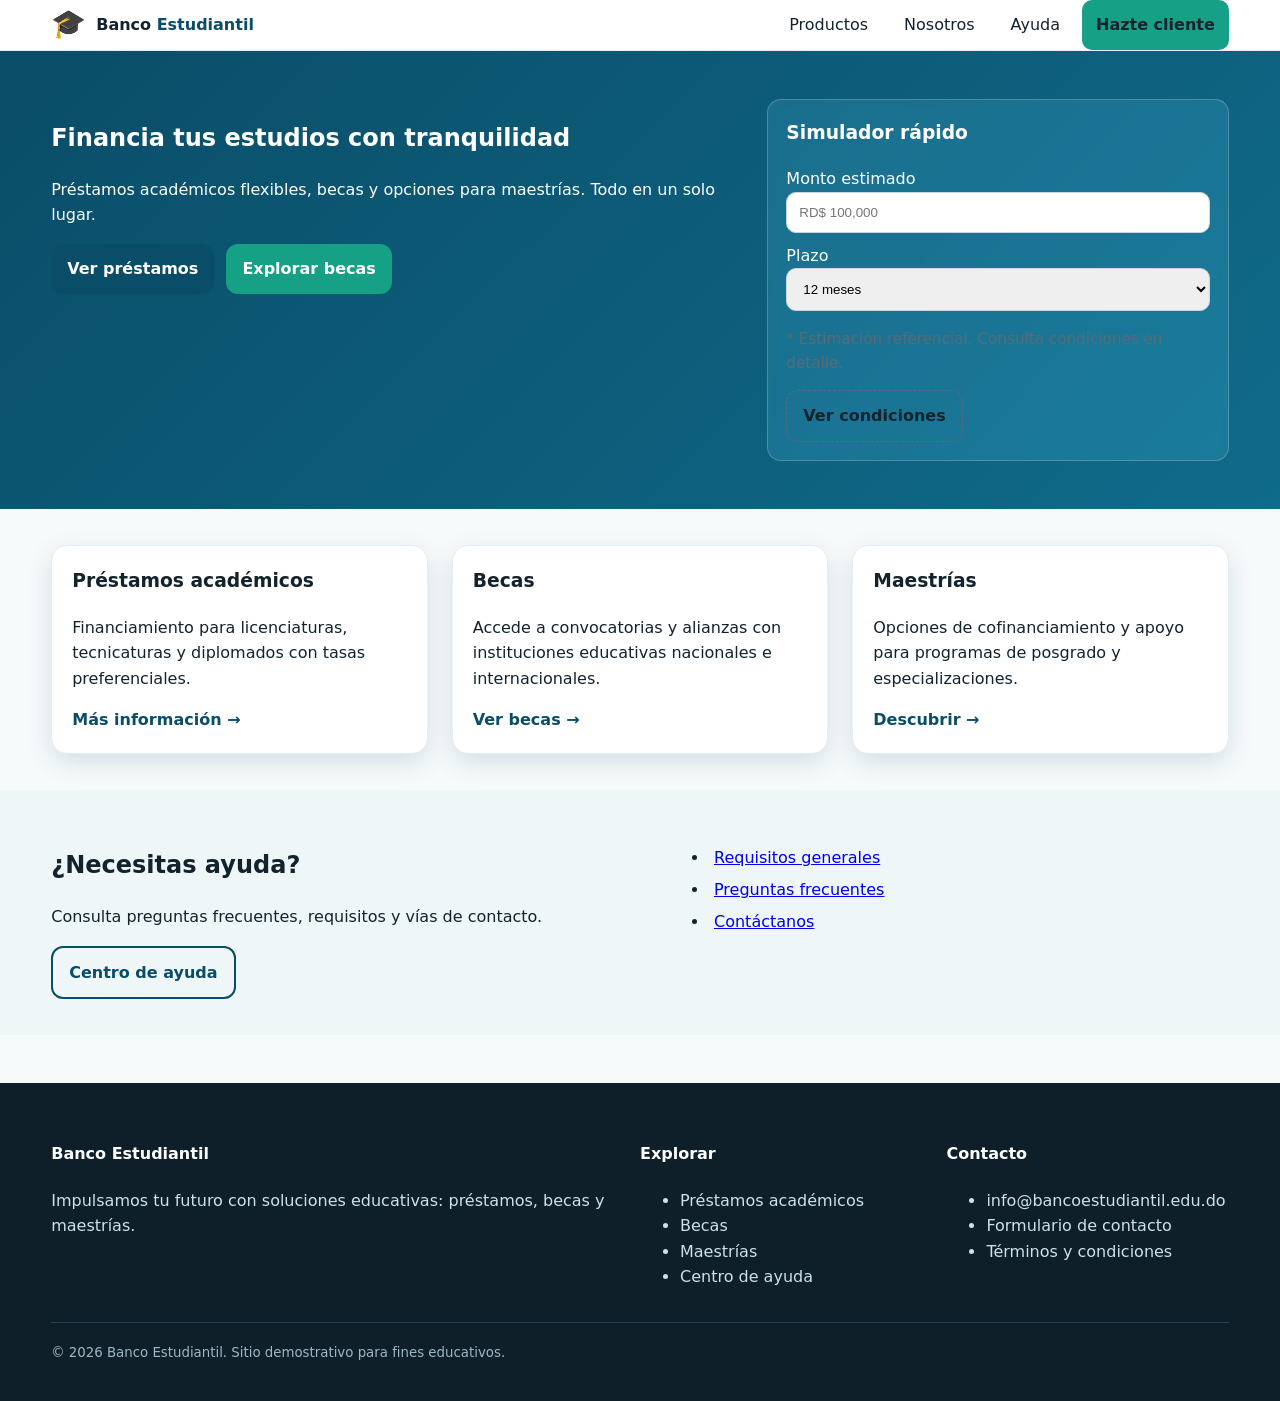
==== index.html @ 0d2a1816 "Add files via upload" ====
<!doctype html>
<html lang="es">
<head>
  <meta charset="utf-8" />
  <meta name="viewport" content="width=device-width, initial-scale=1" />
  <meta name="description" content="Banco Estudiantil: préstamos académicos, becas y maestrías para impulsar tu educación." />
  <title>Banco Estudiantil</title>
  <link rel="stylesheet" href="assets/css/styles.css" />
  <link rel="icon" href="data:image/svg+xml,<svg xmlns='http://www.w3.org/2000/svg' viewBox='0 0 128 128'><rect width='128' height='128' rx='24' fill='%230a4d68'/><text x='64' y='86' font-size='76' text-anchor='middle' fill='white' font-family='Arial, Helvetica, sans-serif'>BE</text></svg>" />
</head>
<body>
  <a class="skip-link" href="#contenido">Saltar al contenido</a>
  <header class="topbar" role="banner" aria-label="Encabezado">
    <div class="container flex between center">
      <a class="logo" href="index.html" aria-label="Ir al inicio">
        <span class="logo-mark" aria-hidden="true">🎓</span>
        <span class="logo-text">Banco <strong>Estudiantil</strong></span>
      </a>

      <input type="checkbox" id="nav-toggle" class="nav-toggle" aria-label="Abrir menú" />
      <label for="nav-toggle" class="hamburger" aria-hidden="true"><span></span><span></span><span></span></label>

      <nav class="main-nav" role="navigation" aria-label="Navegación principal">
        <ul>
          <li class="has-dropdown"><a href="#">Productos</a>
            <ul class="dropdown">
              <li><a href="prestamos.html">Préstamos académicos</a></li>
              <li><a href="becas.html">Becas</a></li>
              <li><a href="maestrias.html">Maestrías</a></li>
            </ul>
          </li>
          <li><a href="nosotros.html">Nosotros</a></li>
          <li><a href="ayuda.html">Ayuda</a></li>
          <li><a href="contacto.html" class="btn btn-cta">Hazte cliente</a></li>
        </ul>
      </nav>
    </div>
  </header>
  <main id="contenido" tabindex="-1">

    <section class="hero" aria-label="Sección destacada">
      <div class="container grid hero-grid">
        <div class="hero-text">
          <h1>Financia tus estudios con tranquilidad</h1>
          <p>Préstamos académicos flexibles, becas y opciones para maestrías. Todo en un solo lugar.</p>
          <div class="actions">
            <a class="btn btn-primary" href="prestamos.html">Ver préstamos</a>
            <a class="btn btn-secondary" href="becas.html">Explorar becas</a>
          </div>
        </div>
        <div class="hero-card" role="region" aria-label="Calculadora simple">
          <h3>Simulador rápido</h3>
          <form class="simulador" onsubmit="return false" aria-describedby="sim-note">
            <label>Monto estimado
              <input type="number" placeholder="RD$ 100,000" aria-label="Monto del préstamo" />
            </label>
            <label>Plazo
              <select aria-label="Plazo del préstamo">
                <option>12 meses</option>
                <option>24 meses</option>
                <option>36 meses</option>
              </select>
            </label>
            <p id="sim-note" class="note">* Estimación referencial. Consulta condiciones en detalle.</p>
            <a href="prestamos.html#detalles" class="btn btn-ghost">Ver condiciones</a>
          </form>
        </div>
      </div>
    </section>

    <section class="features" aria-label="Productos destacados">
      <div class="container grid cards">
        <article class="card">
          <h3>Préstamos académicos</h3>
          <p>Financiamiento para licenciaturas, tecnicaturas y diplomados con tasas preferenciales.</p>
          <a class="link" href="prestamos.html">Más información →</a>
        </article>
        <article class="card">
          <h3>Becas</h3>
          <p>Accede a convocatorias y alianzas con instituciones educativas nacionales e internacionales.</p>
          <a class="link" href="becas.html">Ver becas →</a>
        </article>
        <article class="card">
          <h3>Maestrías</h3>
          <p>Opciones de cofinanciamiento y apoyo para programas de posgrado y especializaciones.</p>
          <a class="link" href="maestrias.html">Descubrir →</a>
        </article>
      </div>
    </section>

    <section class="help" aria-label="Soporte">
      <div class="container grid help-grid">
        <div>
          <h2>¿Necesitas ayuda?</h2>
          <p>Consulta preguntas frecuentes, requisitos y vías de contacto.</p>
          <a class="btn btn-outline" href="ayuda.html">Centro de ayuda</a>
        </div>
        <ul class="help-list">
          <li><a href="ayuda.html#requisitos">Requisitos generales</a></li>
          <li><a href="ayuda.html#preguntas">Preguntas frecuentes</a></li>
          <li><a href="contacto.html">Contáctanos</a></li>
        </ul>
      </div>
    </section>

  
  </main>
  <footer class="site-footer" role="contentinfo">
    <div class="container grid footer-grid">
      <section>
        <h4>Banco Estudiantil</h4>
        <p>Impulsamos tu futuro con soluciones educativas: préstamos, becas y maestrías.</p>
      </section>
      <section>
        <h4>Explorar</h4>
        <ul>
          <li><a href="prestamos.html">Préstamos académicos</a></li>
          <li><a href="becas.html">Becas</a></li>
          <li><a href="maestrias.html">Maestrías</a></li>
          <li><a href="ayuda.html">Centro de ayuda</a></li>
        </ul>
      </section>
      <section>
        <h4>Contacto</h4>
        <ul>
          <li><a href="mailto:info@bancoestudiantil.edu.do">info@bancoestudiantil.edu.do</a></li>
          <li><a href="contacto.html">Formulario de contacto</a></li>
          <li><a href="terminos.html">Términos y condiciones</a></li>
        </ul>
      </section>
    </div>
    <div class="container legal">
      <small>© 2026 Banco Estudiantil. Sitio demostrativo para fines educativos.</small>
    </div>
  </footer>
</body>
</html>
---- assets/css/styles.css ----
:root{
  --color-primary:#0a4d68; /* azul petróleo */
  --color-primary-600:#083c50;
  --color-secondary:#16a085; /* verde azulado */
  --color-accent:#f4b400; /* dorado suave */
  --color-bg:#f7fafb;
  --color-surface:#ffffff;
  --color-text:#12232e;
  --color-muted:#5b6b73;
  --radius:14px;
  --shadow:0 8px 24px rgba(10,77,104,0.15);
}
*{box-sizing:border-box}
html,body{margin:0;padding:0}
body{font-family:system-ui,-apple-system,Segoe UI,Roboto,Ubuntu,Helvetica,Arial,sans-serif;line-height:1.6;color:var(--color-text);background:var(--color-bg)}
img{max-width:100%;height:auto}
.container{width:min(1200px,92%);margin-inline:auto}
.grid{display:grid;gap:24px}
.grid.two{grid-template-columns:repeat(2,minmax(0,1fr))}
.grid.three{grid-template-columns:repeat(3,minmax(0,1fr))}
.flex{display:flex;gap:16px}
.between{justify-content:space-between}
.center{align-items:center}

/* Header */
.topbar{position:sticky;top:0;z-index:50;background:var(--color-surface);border-bottom:1px solid #e6edf0}
.logo{display:inline-flex;gap:10px;align-items:center;text-decoration:none;color:var(--color-text);font-weight:600}
.logo-mark{font-size:28px}
.logo-text strong{color:var(--color-primary)}

.main-nav ul{list-style:none;margin:0;padding:0;display:flex;gap:8px}
.main-nav a{display:block;padding:12px 14px;text-decoration:none;color:var(--color-text);border-radius:10px}
.main-nav a:hover{background:#eff6f8}

.has-dropdown{position:relative}
.has-dropdown .dropdown{display:none;position:absolute;top:100%;left:0;background:var(--color-surface);box-shadow:var(--shadow);padding:8px;border-radius:12px;min-width:240px}
.has-dropdown:hover .dropdown{display:block}
.has-dropdown .dropdown a{padding:10px 12px}

.btn{display:inline-block;border:none;border-radius:12px;padding:12px 16px;font-weight:600;text-decoration:none;cursor:pointer}
.btn-cta{background:var(--color-secondary);color:white}
.btn-primary{background:var(--color-primary);color:white}
.btn-secondary{background:var(--color-secondary);color:white}
.btn-outline{border:2px solid var(--color-primary);color:var(--color-primary);background:transparent}
.btn-ghost{background:transparent;border:1px dashed var(--color-muted);color:var(--color-text)}

/* Mobile nav */
.nav-toggle{display:none}
.hamburger{display:none;cursor:pointer;padding:10px}
.hamburger span{display:block;width:26px;height:3px;background:#173f4a;margin:5px 0;border-radius:2px}

/* Hero */
.hero{background:linear-gradient(135deg,var(--color-primary),#0f6b8a);color:#fff;padding:48px 0}
.hero-grid{grid-template-columns:1.2fr .8fr}
.hero-card{background:rgba(255,255,255,0.1);backdrop-filter:saturate(120%) blur(4px);border:1px solid rgba(255,255,255,.2);padding:18px;border-radius:var(--radius)}
.hero-card h3{margin-top:0}
.actions{display:flex;gap:12px;margin-top:16px}

/* Features */
.features{padding:36px 0}
.cards{grid-template-columns:repeat(3,minmax(0,1fr))}
.card{background:var(--color-surface);border:1px solid #e6edf0;border-radius:16px;padding:20px;box-shadow:var(--shadow)}
.card h3{margin-top:0}
.link{font-weight:600;color:var(--color-primary);text-decoration:none}
.link:hover{text-decoration:underline}

/* Help section */
.help{background:#eef6f8;padding:36px 0}
.help-grid{grid-template-columns:1fr 1fr}
.help-list{list-style:inside;line-height:2}

/* Page hero */
.page-hero{background:linear-gradient(135deg,var(--color-primary-600),var(--color-primary));color:#fff;padding:32px 0;margin-bottom:24px}
.page-hero h1{margin:0}

/* Utilities */
.note{color:var(--color-muted);font-size:.95rem}
.checklist{list-style:none;padding-left:0}
.checklist li{position:relative;padding-left:28px;margin:8px 0}
.checklist li::before{content:'✔';position:absolute;left:0;top:0;color:var(--color-secondary);font-weight:700}

.cta-strip{margin:28px 0;padding:16px;border-radius:14px;background:#fff5d6;border:1px solid #ffe6a7;display:flex;justify-content:space-between;align-items:center}
.rate-cards .card{border-left:6px solid var(--color-accent)}

/* Forms */
label{display:block;margin:10px 0}
input,select,textarea{width:100%;padding:12px;border:1px solid #cbd6dc;border-radius:10px}
button{font:inherit}
.contact-form{max-width:640px}

/* Footer */
.site-footer{background:#0f1f29;color:#cde1ea;margin-top:48px;padding:36px 0}
.site-footer h4{color:#fff}
.site-footer a{color:#cde1ea;text-decoration:none}
.site-footer a:hover{text-decoration:underline}
.footer-grid{grid-template-columns:2fr 1fr 1fr}
.legal{margin-top:16px;border-top:1px solid #254152;padding-top:16px;color:#9fb7c4}

/* Accessibility */
.skip-link{position:absolute;left:-9999px;top:auto;width:1px;height:1px;overflow:hidden}
.skip-link:focus{left:16px;top:16px;width:auto;height:auto;background:#fff;padding:8px;border-radius:8px;z-index:100}

/* Responsive */
@media (max-width: 960px){
  .grid.two{grid-template-columns:1fr}
  .grid.three,.cards{grid-template-columns:1fr 1fr}
  .hero-grid{grid-template-columns:1fr}
  .help-grid{grid-template-columns:1fr}
  .footer-grid{grid-template-columns:1fr}
  .hamburger{display:block}
  .main-nav{position:fixed;inset:64px 0 0 0;background:var(--color-surface);padding:12px 16px;transform:translateY(-120%);transition:transform .25s ease}
  .main-nav ul{flex-direction:column}
  .nav-toggle:checked ~ .main-nav{transform:translateY(0)}
}

@media (max-width: 640px){
  .cards{grid-template-columns:1fr}
}
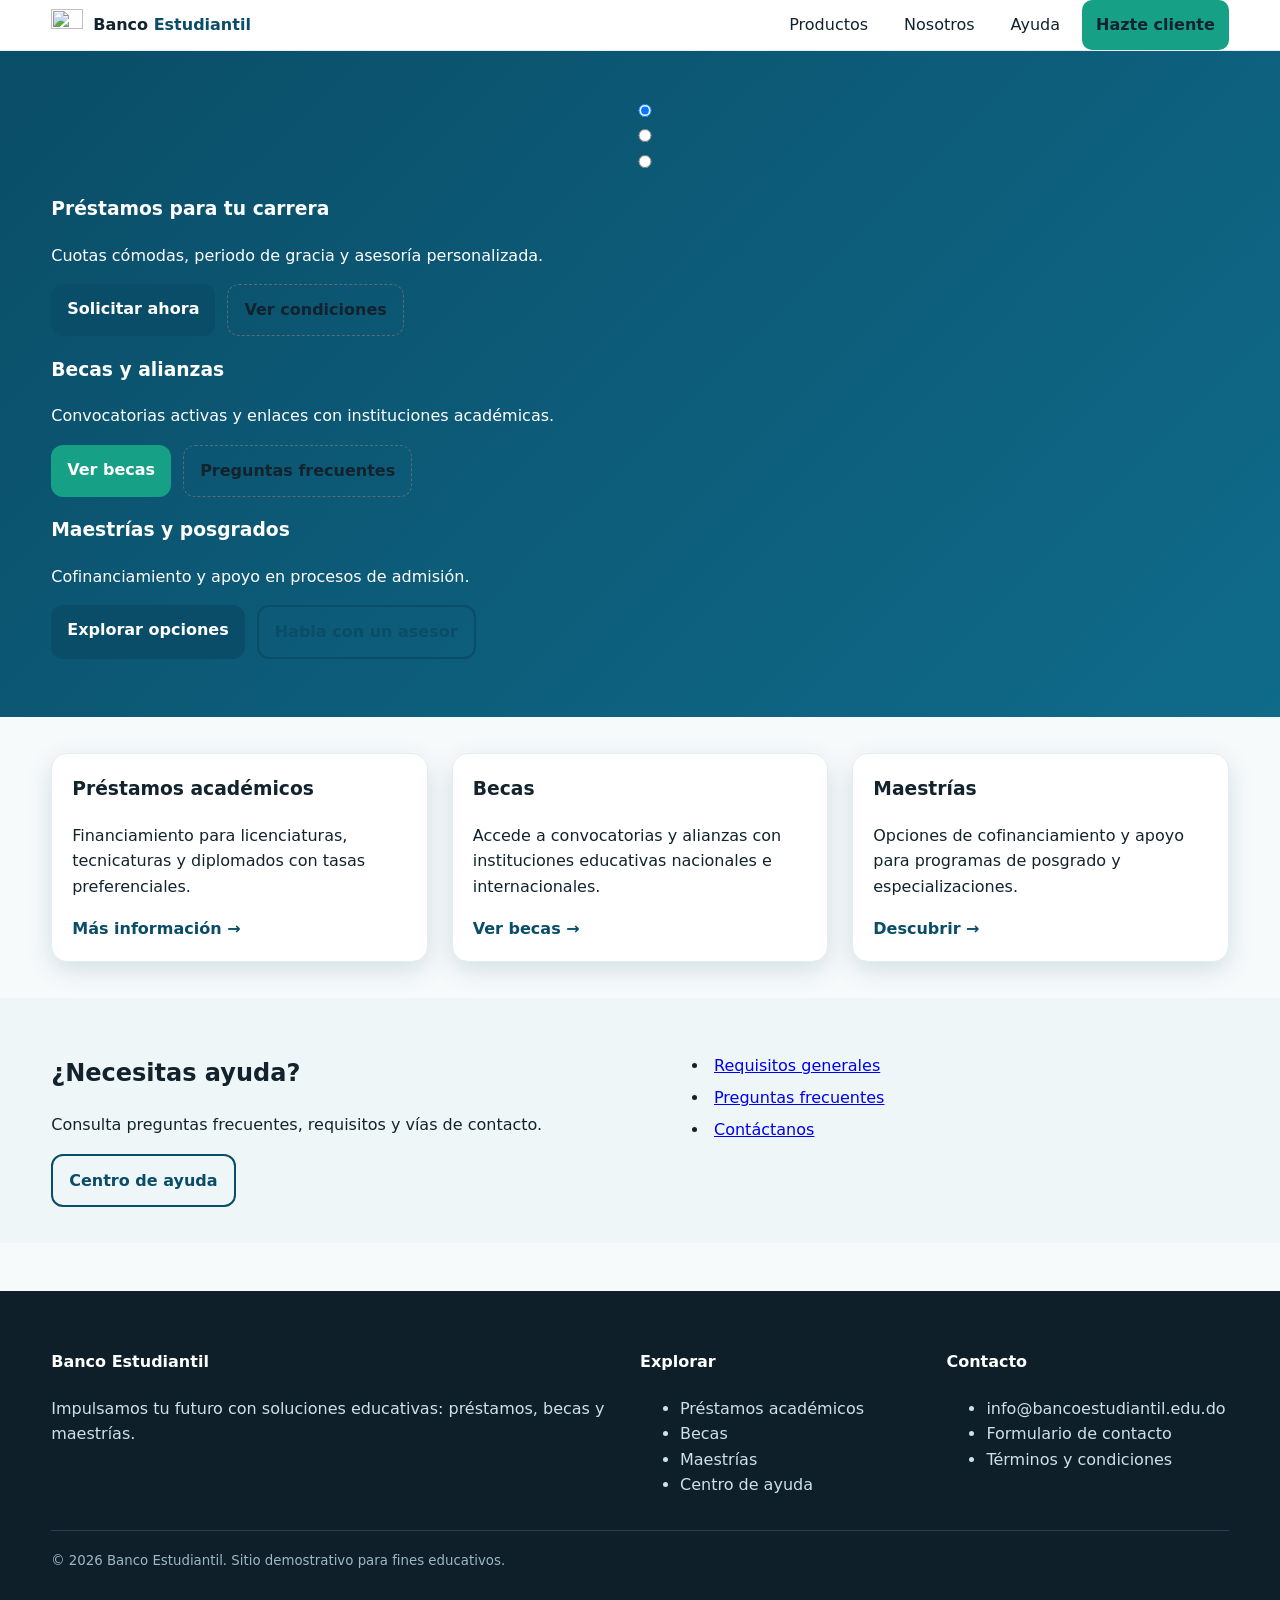
==== commit f2d33cbc: "Add files via upload" ====
--- a/index.html
+++ b/index.html
@@ -13,7 +13,7 @@
   <header class="topbar" role="banner" aria-label="Encabezado">
     <div class="container flex between center">
       <a class="logo" href="index.html" aria-label="Ir al inicio">
-        <span class="logo-mark" aria-hidden="true">🎓</span>
+        <img class="logo-img" src="assets/img/logo-banco-estudiantil.svg" alt="" width="32" height="32" />
         <span class="logo-text">Banco <strong>Estudiantil</strong></span>
       </a>
 
@@ -37,37 +37,57 @@
     </div>
   </header>
   <main id="contenido" tabindex="-1">
+    <section class="hero" aria-label="Sección destacada">
+      <div class="container">
+        <div class="carousel" role="region" aria-label="Promociones" aria-live="polite">
+          <!-- Controles (radios) -->
+          <input type="radio" name="carousel" id="slide-1" checked>
+          <input type="radio" name="carousel" id="slide-2">
+          <input type="radio" name="carousel" id="slide-3">
 
-    <section class="hero" aria-label="Sección destacada">
-      <div class="container grid hero-grid">
-        <div class="hero-text">
-          <h1>Financia tus estudios con tranquilidad</h1>
-          <p>Préstamos académicos flexibles, becas y opciones para maestrías. Todo en un solo lugar.</p>
-          <div class="actions">
-            <a class="btn btn-primary" href="prestamos.html">Ver préstamos</a>
-            <a class="btn btn-secondary" href="becas.html">Explorar becas</a>
+          <!-- Slides -->
+          <div class="slides">
+            <article class="slide slide-1">
+              <div class="slide-content">
+                <h1>Préstamos para tu carrera</h1>
+                <p>Cuotas cómodas, periodo de gracia y asesoría personalizada.</p>
+                <div class="actions">
+                  <a class="btn btn-primary" href="prestamos.html">Solicitar ahora</a>
+                  <a class="btn btn-ghost" href="prestamos.html#detalles">Ver condiciones</a>
+                </div>
+              </div>
+            </article>
+            <article class="slide slide-2">
+              <div class="slide-content">
+                <h1>Becas y alianzas</h1>
+                <p>Convocatorias activas y enlaces con instituciones académicas.</p>
+                <div class="actions">
+                  <a class="btn btn-secondary" href="becas.html">Ver becas</a>
+                  <a class="btn btn-ghost" href="ayuda.html#preguntas">Preguntas frecuentes</a>
+                </div>
+              </div>
+            </article>
+            <article class="slide slide-3">
+              <div class="slide-content">
+                <h1>Maestrías y posgrados</h1>
+                <p>Cofinanciamiento y apoyo en procesos de admisión.</p>
+                <div class="actions">
+                  <a class="btn btn-primary" href="maestrias.html">Explorar opciones</a>
+                  <a class="btn btn-outline" href="contacto.html">Habla con un asesor</a>
+                </div>
+              </div>
+            </article>
           </div>
-        </div>
-        <div class="hero-card" role="region" aria-label="Calculadora simple">
-          <h3>Simulador rápido</h3>
-          <form class="simulador" onsubmit="return false" aria-describedby="sim-note">
-            <label>Monto estimado
-              <input type="number" placeholder="RD$ 100,000" aria-label="Monto del préstamo" />
-            </label>
-            <label>Plazo
-              <select aria-label="Plazo del préstamo">
-                <option>12 meses</option>
-                <option>24 meses</option>
-                <option>36 meses</option>
-              </select>
-            </label>
-            <p id="sim-note" class="note">* Estimación referencial. Consulta condiciones en detalle.</p>
-            <a href="prestamos.html#detalles" class="btn btn-ghost">Ver condiciones</a>
-          </form>
+
+          <!-- Dots de navegación -->
+          <div class="dots" aria-label="Navegación de carrusel">
+            <label for="slide-1" aria-label="Ir a la promoción 1"></label>
+            <label for="slide-2" aria-label="Ir a la promoción 2"></label>
+            <label for="slide-3" aria-label="Ir a la promoción 3"></label>
+          </div>
         </div>
       </div>
     </section>
-
     <section class="features" aria-label="Productos destacados">
       <div class="container grid cards">
         <article class="card">
@@ -87,7 +107,6 @@
         </article>
       </div>
     </section>
-
     <section class="help" aria-label="Soporte">
       <div class="container grid help-grid">
         <div>
@@ -102,8 +121,6 @@
         </ul>
       </div>
     </section>
-
-  
   </main>
   <footer class="site-footer" role="contentinfo">
     <div class="container grid footer-grid">
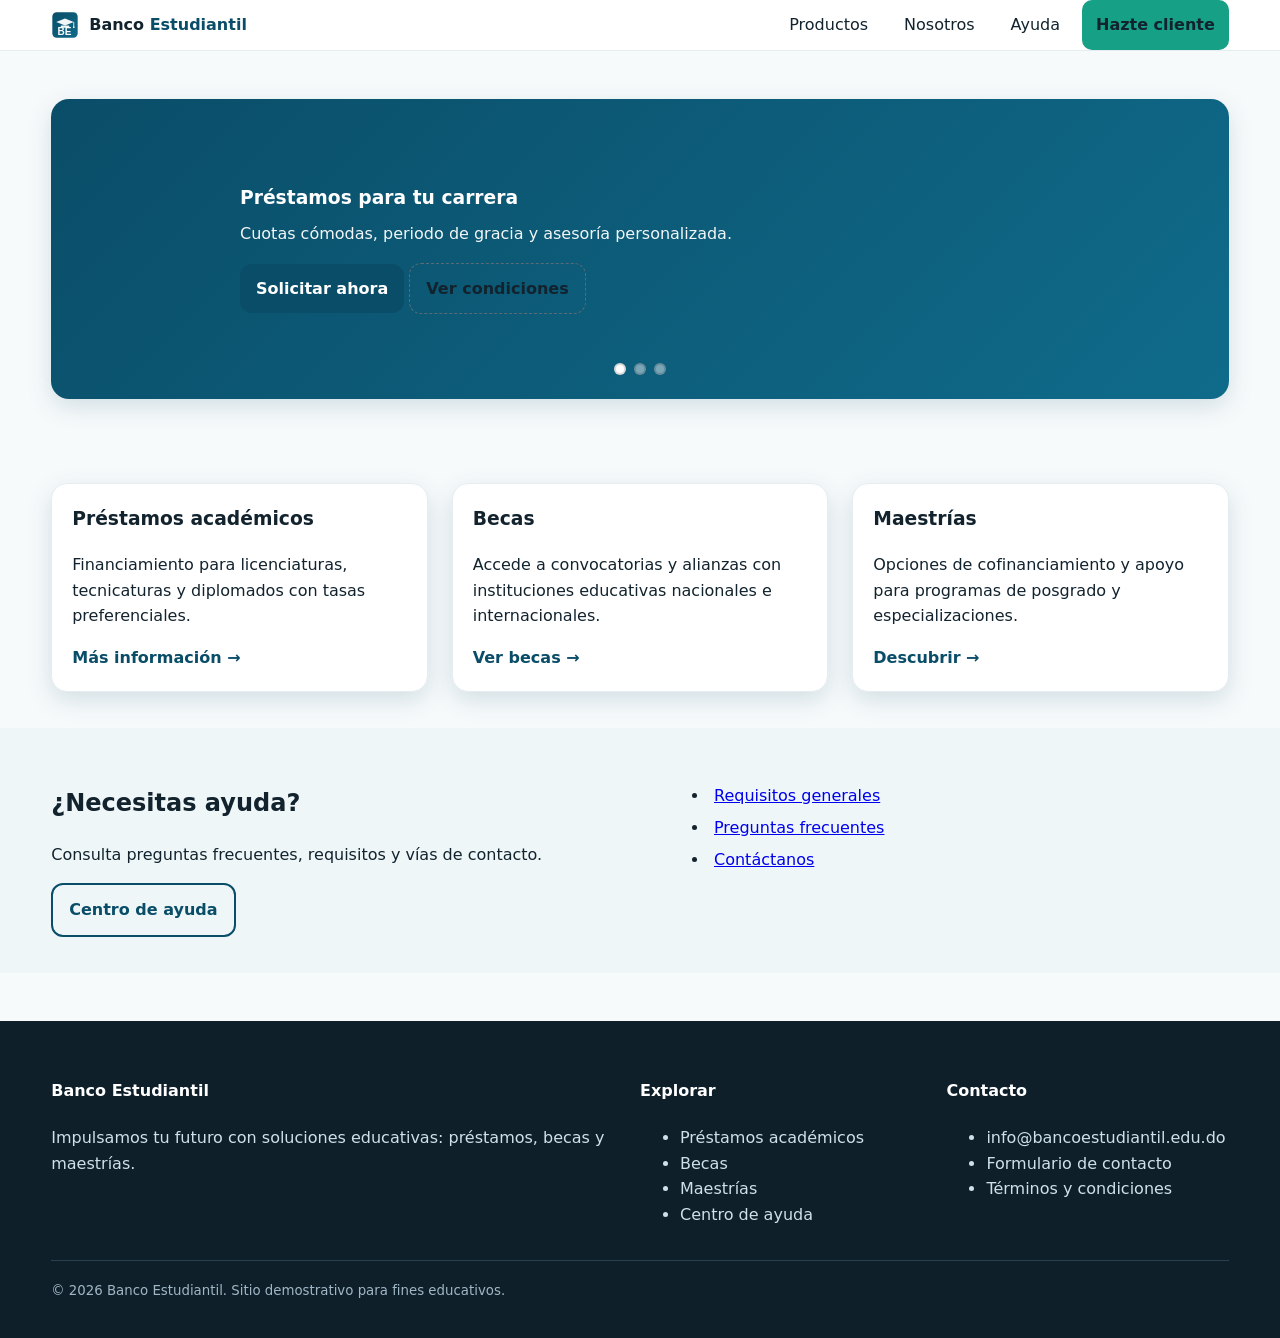
==== commit 6d25d979: "Add files via upload" ====
--- a/index.html
+++ b/index.html
@@ -37,6 +37,7 @@
     </div>
   </header>
   <main id="contenido" tabindex="-1">
+    <!-- HERO con carrusel sin JS -->
     <section class="hero" aria-label="Sección destacada">
       <div class="container">
         <div class="carousel" role="region" aria-label="Promociones" aria-live="polite">
@@ -88,6 +89,8 @@
         </div>
       </div>
     </section>
+
+    <!-- Productos destacados -->
     <section class="features" aria-label="Productos destacados">
       <div class="container grid cards">
         <article class="card">
@@ -107,6 +110,8 @@
         </article>
       </div>
     </section>
+
+    <!-- Centro de ayuda -->
     <section class="help" aria-label="Soporte">
       <div class="container grid help-grid">
         <div>
@@ -121,6 +126,7 @@
         </ul>
       </div>
     </section>
+
   </main>
   <footer class="site-footer" role="contentinfo">
     <div class="container grid footer-grid">
--- a/assets/css/styles.css
+++ b/assets/css/styles.css
@@ -25,8 +25,8 @@
 /* Header */
 .topbar{position:sticky;top:0;z-index:50;background:var(--color-surface);border-bottom:1px solid #e6edf0}
 .logo{display:inline-flex;gap:10px;align-items:center;text-decoration:none;color:var(--color-text);font-weight:600}
-.logo-mark{font-size:28px}
 .logo-text strong{color:var(--color-primary)}
+.logo-img{display:block;width:28px;height:28px}
 
 .main-nav ul{list-style:none;margin:0;padding:0;display:flex;gap:8px}
 .main-nav a{display:block;padding:12px 14px;text-decoration:none;color:var(--color-text);border-radius:10px}
@@ -49,12 +49,8 @@
 .hamburger{display:none;cursor:pointer;padding:10px}
 .hamburger span{display:block;width:26px;height:3px;background:#173f4a;margin:5px 0;border-radius:2px}
 
-/* Hero */
-.hero{background:linear-gradient(135deg,var(--color-primary),#0f6b8a);color:#fff;padding:48px 0}
-.hero-grid{grid-template-columns:1.2fr .8fr}
-.hero-card{background:rgba(255,255,255,0.1);backdrop-filter:saturate(120%) blur(4px);border:1px solid rgba(255,255,255,.2);padding:18px;border-radius:var(--radius)}
-.hero-card h3{margin-top:0}
-.actions{display:flex;gap:12px;margin-top:16px}
+/* Hero wrapper (espaciado) */
+.hero{padding:48px 0}
 
 /* Features */
 .features{padding:36px 0}
@@ -69,7 +65,7 @@
 .help-grid{grid-template-columns:1fr 1fr}
 .help-list{list-style:inside;line-height:2}
 
-/* Page hero */
+/* Page hero (páginas internas) */
 .page-hero{background:linear-gradient(135deg,var(--color-primary-600),var(--color-primary));color:#fff;padding:32px 0;margin-bottom:24px}
 .page-hero h1{margin:0}
 
@@ -100,11 +96,40 @@
 .skip-link{position:absolute;left:-9999px;top:auto;width:1px;height:1px;overflow:hidden}
 .skip-link:focus{left:16px;top:16px;width:auto;height:auto;background:#fff;padding:8px;border-radius:8px;z-index:100}
 
+/* ===================== */
+/*   CARRUSEL (CSS PURO) */
+/* ===================== */
+.carousel{position:relative;overflow:hidden;border-radius:18px;box-shadow:var(--shadow);background:transparent}
+.carousel input{position:absolute;left:-9999px}
+.slides{display:flex;transition:transform .5s ease;min-height:300px}
+.slide{flex:0 0 100%;display:grid;place-items:center;padding:48px 24px;color:#fff}
+.slide .slide-content{width:min(800px,92%)}
+.slide h1{margin:0 0 8px 0}
+.slide p{margin:0 0 16px 0;opacity:.95}
+
+/* Fondos de cada slide (gradientes) */
+.slide-1{background:linear-gradient(135deg,var(--color-primary),#0f6b8a)}
+.slide-2{background:linear-gradient(135deg,var(--color-secondary),#169f75)}
+.slide-3{background:linear-gradient(135deg,#173f4a,#0a4d68)}
+
+/* Dots */
+.dots{position:absolute;left:0;right:0;bottom:14px;display:flex;gap:8px;justify-content:center;align-items:center}
+.dots label{width:12px;height:12px;border-radius:999px;background:rgba(255,255,255,.45);cursor:pointer;border:2px solid rgba(0,0,0,.15)}
+
+/* Estados del carrusel (traducción por slide) */
+#slide-1:checked ~ .slides{transform:translateX(0%)}
+#slide-2:checked ~ .slides{transform:translateX(-100%)}
+#slide-3:checked ~ .slides{transform:translateX(-200%)}
+
+/* Dots activos */
+#slide-1:checked ~ .dots label:nth-child(1){background:#fff}
+#slide-2:checked ~ .dots label:nth-child(2){background:#fff}
+#slide-3:checked ~ .dots label:nth-child(3){background:#fff}
+
 /* Responsive */
 @media (max-width: 960px){
   .grid.two{grid-template-columns:1fr}
   .grid.three,.cards{grid-template-columns:1fr 1fr}
-  .hero-grid{grid-template-columns:1fr}
   .help-grid{grid-template-columns:1fr}
   .footer-grid{grid-template-columns:1fr}
   .hamburger{display:block}
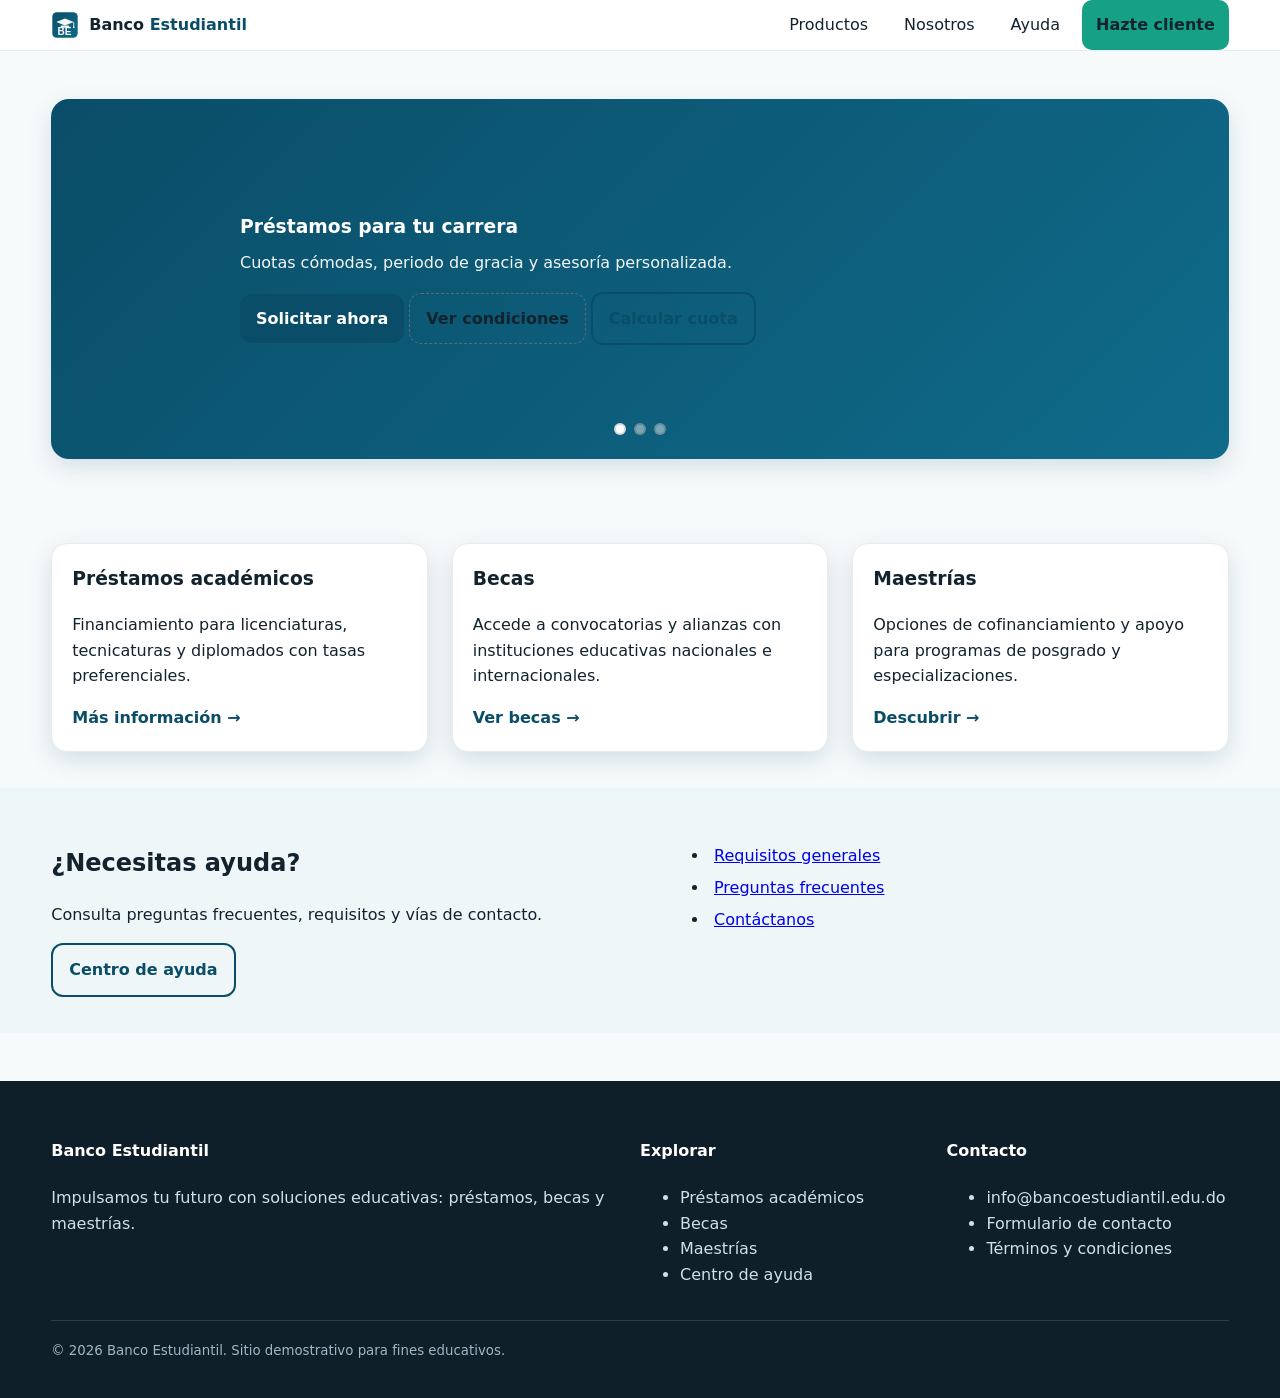
==== commit 5751a7a5: "Add files via upload" ====
--- a/index.html
+++ b/index.html
@@ -16,10 +16,8 @@
         <img class="logo-img" src="assets/img/logo-banco-estudiantil.svg" alt="" width="32" height="32" />
         <span class="logo-text">Banco <strong>Estudiantil</strong></span>
       </a>
-
       <input type="checkbox" id="nav-toggle" class="nav-toggle" aria-label="Abrir menú" />
       <label for="nav-toggle" class="hamburger" aria-hidden="true"><span></span><span></span><span></span></label>
-
       <nav class="main-nav" role="navigation" aria-label="Navegación principal">
         <ul>
           <li class="has-dropdown"><a href="#">Productos</a>
@@ -27,6 +25,7 @@
               <li><a href="prestamos.html">Préstamos académicos</a></li>
               <li><a href="becas.html">Becas</a></li>
               <li><a href="maestrias.html">Maestrías</a></li>
+              <li><a href="calculadora.html">Calculadora</a></li>
             </ul>
           </li>
           <li><a href="nosotros.html">Nosotros</a></li>
@@ -37,16 +36,14 @@
     </div>
   </header>
   <main id="contenido" tabindex="-1">
-    <!-- HERO con carrusel sin JS -->
+
     <section class="hero" aria-label="Sección destacada">
       <div class="container">
         <div class="carousel" role="region" aria-label="Promociones" aria-live="polite">
-          <!-- Controles (radios) -->
           <input type="radio" name="carousel" id="slide-1" checked>
           <input type="radio" name="carousel" id="slide-2">
           <input type="radio" name="carousel" id="slide-3">
 
-          <!-- Slides -->
           <div class="slides">
             <article class="slide slide-1">
               <div class="slide-content">
@@ -55,6 +52,7 @@
                 <div class="actions">
                   <a class="btn btn-primary" href="prestamos.html">Solicitar ahora</a>
                   <a class="btn btn-ghost" href="prestamos.html#detalles">Ver condiciones</a>
+                  <a class="btn btn-outline" href="calculadora.html">Calcular cuota</a>
                 </div>
               </div>
             </article>
@@ -80,7 +78,6 @@
             </article>
           </div>
 
-          <!-- Dots de navegación -->
           <div class="dots" aria-label="Navegación de carrusel">
             <label for="slide-1" aria-label="Ir a la promoción 1"></label>
             <label for="slide-2" aria-label="Ir a la promoción 2"></label>
@@ -90,7 +87,6 @@
       </div>
     </section>
 
-    <!-- Productos destacados -->
     <section class="features" aria-label="Productos destacados">
       <div class="container grid cards">
         <article class="card">
@@ -111,7 +107,6 @@
       </div>
     </section>
 
-    <!-- Centro de ayuda -->
     <section class="help" aria-label="Soporte">
       <div class="container grid help-grid">
         <div>
--- a/assets/css/styles.css
+++ b/assets/css/styles.css
@@ -1,8 +1,8 @@
 :root{
-  --color-primary:#0a4d68; /* azul petróleo */
+  --color-primary:#0a4d68;
   --color-primary-600:#083c50;
-  --color-secondary:#16a085; /* verde azulado */
-  --color-accent:#f4b400; /* dorado suave */
+  --color-secondary:#16a085;
+  --color-accent:#f4b400;
   --color-bg:#f7fafb;
   --color-surface:#ffffff;
   --color-text:#12232e;
@@ -49,7 +49,7 @@
 .hamburger{display:none;cursor:pointer;padding:10px}
 .hamburger span{display:block;width:26px;height:3px;background:#173f4a;margin:5px 0;border-radius:2px}
 
-/* Hero wrapper (espaciado) */
+/* Hero */
 .hero{padding:48px 0}
 
 /* Features */
@@ -65,7 +65,7 @@
 .help-grid{grid-template-columns:1fr 1fr}
 .help-list{list-style:inside;line-height:2}
 
-/* Page hero (páginas internas) */
+/* Page hero */
 .page-hero{background:linear-gradient(135deg,var(--color-primary-600),var(--color-primary));color:#fff;padding:32px 0;margin-bottom:24px}
 .page-hero h1{margin:0}
 
@@ -75,7 +75,7 @@
 .checklist li{position:relative;padding-left:28px;margin:8px 0}
 .checklist li::before{content:'✔';position:absolute;left:0;top:0;color:var(--color-secondary);font-weight:700}
 
-.cta-strip{margin:28px 0;padding:16px;border-radius:14px;background:#fff5d6;border:1px solid #ffe6a7;display:flex;justify-content:space-between;align-items:center}
+.cta-strip{margin:28px 0;padding:16px;border-radius:14px;background:#fff5d6;border:1px solid #ffe6a7;display:flex;gap:12px;justify-content:flex-start;align-items:center;flex-wrap:wrap}
 .rate-cards .card{border-left:6px solid var(--color-accent)}
 
 /* Forms */
@@ -95,36 +95,6 @@
 /* Accessibility */
 .skip-link{position:absolute;left:-9999px;top:auto;width:1px;height:1px;overflow:hidden}
 .skip-link:focus{left:16px;top:16px;width:auto;height:auto;background:#fff;padding:8px;border-radius:8px;z-index:100}
-
-/* ===================== */
-/*   CARRUSEL (CSS PURO) */
-/* ===================== */
-.carousel{position:relative;overflow:hidden;border-radius:18px;box-shadow:var(--shadow);background:transparent}
-.carousel input{position:absolute;left:-9999px}
-.slides{display:flex;transition:transform .5s ease;min-height:300px}
-.slide{flex:0 0 100%;display:grid;place-items:center;padding:48px 24px;color:#fff}
-.slide .slide-content{width:min(800px,92%)}
-.slide h1{margin:0 0 8px 0}
-.slide p{margin:0 0 16px 0;opacity:.95}
-
-/* Fondos de cada slide (gradientes) */
-.slide-1{background:linear-gradient(135deg,var(--color-primary),#0f6b8a)}
-.slide-2{background:linear-gradient(135deg,var(--color-secondary),#169f75)}
-.slide-3{background:linear-gradient(135deg,#173f4a,#0a4d68)}
-
-/* Dots */
-.dots{position:absolute;left:0;right:0;bottom:14px;display:flex;gap:8px;justify-content:center;align-items:center}
-.dots label{width:12px;height:12px;border-radius:999px;background:rgba(255,255,255,.45);cursor:pointer;border:2px solid rgba(0,0,0,.15)}
-
-/* Estados del carrusel (traducción por slide) */
-#slide-1:checked ~ .slides{transform:translateX(0%)}
-#slide-2:checked ~ .slides{transform:translateX(-100%)}
-#slide-3:checked ~ .slides{transform:translateX(-200%)}
-
-/* Dots activos */
-#slide-1:checked ~ .dots label:nth-child(1){background:#fff}
-#slide-2:checked ~ .dots label:nth-child(2){background:#fff}
-#slide-3:checked ~ .dots label:nth-child(3){background:#fff}
 
 /* Responsive */
 @media (max-width: 960px){
@@ -137,7 +107,122 @@
   .main-nav ul{flex-direction:column}
   .nav-toggle:checked ~ .main-nav{transform:translateY(0)}
 }
-
 @media (max-width: 640px){
   .cards{grid-template-columns:1fr}
 }
+
+/* ===================== */
+/*   CAROUSEL (CSS)      */
+/* ===================== */
+.carousel{position:relative;overflow:hidden;border-radius:18px;box-shadow:var(--shadow);background:transparent}
+.carousel input{position:absolute;left:-9999px}
+.slides{display:flex;transition:transform .5s ease;min-height:300px}
+.slide{flex:0 0 100%;display:grid;place-items:center;padding:48px 24px;color:#fff}
+.slide .slide-content{width:min(800px,92%)}
+.slide h1{margin:0 0 8px 0}
+.slide p{margin:0 0 16px 0;opacity:.95}
+.slide-1{background:linear-gradient(135deg,var(--color-primary),#0f6b8a)}
+.slide-2{background:linear-gradient(135deg,var(--color-secondary),#169f75)}
+.slide-3{background:linear-gradient(135deg,#173f4a,#0a4d68)}
+.dots{position:absolute;left:0;right:0;bottom:14px;display:flex;gap:8px;justify-content:center;align-items:center}
+.dots label{width:12px;height:12px;border-radius:999px;background:rgba(255,255,255,.45);cursor:pointer;border:2px solid rgba(0,0,0,.15)}
+#slide-1:checked ~ .slides{transform:translateX(0%)}
+#slide-2:checked ~ .slides{transform:translateX(-100%)}
+#slide-3:checked ~ .slides{transform:translateX(-200%)}
+#slide-1:checked ~ .dots label:nth-child(1){background:#fff}
+#slide-2:checked ~ .dots label:nth-child(2){background:#fff}
+#slide-3:checked ~ .dots label:nth-child(3){background:#fff}
+@media (min-width: 960px){.slides{min-height:360px}}
+
+/* ===================== */
+/*   CALCULADORA        */
+/* ===================== */
+.calc{padding:24px 0}
+.calc h3.group-title{margin:14px 0 6px 0;font-size:1rem;color:var(--color-primary-600)}
+.calc input[type=radio]{position:absolute;left:-9999px}
+.calc label.choice{display:inline-flex;align-items:center;gap:8px;border:1px solid #cbd6dc;border-radius:999px;padding:8px 12px;cursor:pointer;background:#fff;color:var(--color-text);font-weight:600;margin:6px 8px 6px 0}
+.calc input[type=radio]:checked + label.choice{border-color:var(--color-primary);box-shadow:0 0 0 3px rgba(10,77,104,.12)}
+.calc-results{margin-top:12px}
+.calc-results .resultado{display:none;background:var(--color-surface);border:1px solid #e6edf0;border-radius:16px;padding:18px;box-shadow:var(--shadow)}
+.calc-results .grid{display:grid;grid-template-columns:repeat(3,minmax(0,1fr));gap:12px}
+.calc-results .stat{background:#f7fafb;border:1px solid #e6edf0;border-radius:12px;padding:12px}
+.calc-results .stat .lbl{color:var(--color-muted);font-size:.9rem}
+.calc-results .stat .val{font-weight:700;font-size:1.15rem}
+@media (max-width: 720px){.calc-results .grid{grid-template-columns:1fr}}
+
+/* Visibilidad de combinaciones (CSS puro) */
+#m-50000:checked ~ #p-12:checked ~ #t-0_95:checked ~ .calc-results .res-m-50000-p-12-t-0_95{display:block}
+#m-50000:checked ~ #p-12:checked ~ #t-1_0:checked ~ .calc-results .res-m-50000-p-12-t-1_0{display:block}
+#m-50000:checked ~ #p-12:checked ~ #t-1_0999999999999999:checked ~ .calc-results .res-m-50000-p-12-t-1_0999999999999999{display:block}
+#m-50000:checked ~ #p-24:checked ~ #t-0_95:checked ~ .calc-results .res-m-50000-p-24-t-0_95{display:block}
+#m-50000:checked ~ #p-24:checked ~ #t-1_0:checked ~ .calc-results .res-m-50000-p-24-t-1_0{display:block}
+#m-50000:checked ~ #p-24:checked ~ #t-1_0999999999999999:checked ~ .calc-results .res-m-50000-p-24-t-1_0999999999999999{display:block}
+#m-50000:checked ~ #p-36:checked ~ #t-0_95:checked ~ .calc-results .res-m-50000-p-36-t-0_95{display:block}
+#m-50000:checked ~ #p-36:checked ~ #t-1_0:checked ~ .calc-results .res-m-50000-p-36-t-1_0{display:block}
+#m-50000:checked ~ #p-36:checked ~ #t-1_0999999999999999:checked ~ .calc-results .res-m-50000-p-36-t-1_0999999999999999{display:block}
+#m-50000:checked ~ #p-48:checked ~ #t-0_95:checked ~ .calc-results .res-m-50000-p-48-t-0_95{display:block}
+#m-50000:checked ~ #p-48:checked ~ #t-1_0:checked ~ .calc-results .res-m-50000-p-48-t-1_0{display:block}
+#m-50000:checked ~ #p-48:checked ~ #t-1_0999999999999999:checked ~ .calc-results .res-m-50000-p-48-t-1_0999999999999999{display:block}
+#m-50000:checked ~ #p-60:checked ~ #t-0_95:checked ~ .calc-results .res-m-50000-p-60-t-0_95{display:block}
+#m-50000:checked ~ #p-60:checked ~ #t-1_0:checked ~ .calc-results .res-m-50000-p-60-t-1_0{display:block}
+#m-50000:checked ~ #p-60:checked ~ #t-1_0999999999999999:checked ~ .calc-results .res-m-50000-p-60-t-1_0999999999999999{display:block}
+#m-100000:checked ~ #p-12:checked ~ #t-0_95:checked ~ .calc-results .res-m-100000-p-12-t-0_95{display:block}
+#m-100000:checked ~ #p-12:checked ~ #t-1_0:checked ~ .calc-results .res-m-100000-p-12-t-1_0{display:block}
+#m-100000:checked ~ #p-12:checked ~ #t-1_0999999999999999:checked ~ .calc-results .res-m-100000-p-12-t-1_0999999999999999{display:block}
+#m-100000:checked ~ #p-24:checked ~ #t-0_95:checked ~ .calc-results .res-m-100000-p-24-t-0_95{display:block}
+#m-100000:checked ~ #p-24:checked ~ #t-1_0:checked ~ .calc-results .res-m-100000-p-24-t-1_0{display:block}
+#m-100000:checked ~ #p-24:checked ~ #t-1_0999999999999999:checked ~ .calc-results .res-m-100000-p-24-t-1_0999999999999999{display:block}
+#m-100000:checked ~ #p-36:checked ~ #t-0_95:checked ~ .calc-results .res-m-100000-p-36-t-0_95{display:block}
+#m-100000:checked ~ #p-36:checked ~ #t-1_0:checked ~ .calc-results .res-m-100000-p-36-t-1_0{display:block}
+#m-100000:checked ~ #p-36:checked ~ #t-1_0999999999999999:checked ~ .calc-results .res-m-100000-p-36-t-1_0999999999999999{display:block}
+#m-100000:checked ~ #p-48:checked ~ #t-0_95:checked ~ .calc-results .res-m-100000-p-48-t-0_95{display:block}
+#m-100000:checked ~ #p-48:checked ~ #t-1_0:checked ~ .calc-results .res-m-100000-p-48-t-1_0{display:block}
+#m-100000:checked ~ #p-48:checked ~ #t-1_0999999999999999:checked ~ .calc-results .res-m-100000-p-48-t-1_0999999999999999{display:block}
+#m-100000:checked ~ #p-60:checked ~ #t-0_95:checked ~ .calc-results .res-m-100000-p-60-t-0_95{display:block}
+#m-100000:checked ~ #p-60:checked ~ #t-1_0:checked ~ .calc-results .res-m-100000-p-60-t-1_0{display:block}
+#m-100000:checked ~ #p-60:checked ~ #t-1_0999999999999999:checked ~ .calc-results .res-m-100000-p-60-t-1_0999999999999999{display:block}
+#m-150000:checked ~ #p-12:checked ~ #t-0_95:checked ~ .calc-results .res-m-150000-p-12-t-0_95{display:block}
+#m-150000:checked ~ #p-12:checked ~ #t-1_0:checked ~ .calc-results .res-m-150000-p-12-t-1_0{display:block}
+#m-150000:checked ~ #p-12:checked ~ #t-1_0999999999999999:checked ~ .calc-results .res-m-150000-p-12-t-1_0999999999999999{display:block}
+#m-150000:checked ~ #p-24:checked ~ #t-0_95:checked ~ .calc-results .res-m-150000-p-24-t-0_95{display:block}
+#m-150000:checked ~ #p-24:checked ~ #t-1_0:checked ~ .calc-results .res-m-150000-p-24-t-1_0{display:block}
+#m-150000:checked ~ #p-24:checked ~ #t-1_0999999999999999:checked ~ .calc-results .res-m-150000-p-24-t-1_0999999999999999{display:block}
+#m-150000:checked ~ #p-36:checked ~ #t-0_95:checked ~ .calc-results .res-m-150000-p-36-t-0_95{display:block}
+#m-150000:checked ~ #p-36:checked ~ #t-1_0:checked ~ .calc-results .res-m-150000-p-36-t-1_0{display:block}
+#m-150000:checked ~ #p-36:checked ~ #t-1_0999999999999999:checked ~ .calc-results .res-m-150000-p-36-t-1_0999999999999999{display:block}
+#m-150000:checked ~ #p-48:checked ~ #t-0_95:checked ~ .calc-results .res-m-150000-p-48-t-0_95{display:block}
+#m-150000:checked ~ #p-48:checked ~ #t-1_0:checked ~ .calc-results .res-m-150000-p-48-t-1_0{display:block}
+#m-150000:checked ~ #p-48:checked ~ #t-1_0999999999999999:checked ~ .calc-results .res-m-150000-p-48-t-1_0999999999999999{display:block}
+#m-150000:checked ~ #p-60:checked ~ #t-0_95:checked ~ .calc-results .res-m-150000-p-60-t-0_95{display:block}
+#m-150000:checked ~ #p-60:checked ~ #t-1_0:checked ~ .calc-results .res-m-150000-p-60-t-1_0{display:block}
+#m-150000:checked ~ #p-60:checked ~ #t-1_0999999999999999:checked ~ .calc-results .res-m-150000-p-60-t-1_0999999999999999{display:block}
+#m-200000:checked ~ #p-12:checked ~ #t-0_95:checked ~ .calc-results .res-m-200000-p-12-t-0_95{display:block}
+#m-200000:checked ~ #p-12:checked ~ #t-1_0:checked ~ .calc-results .res-m-200000-p-12-t-1_0{display:block}
+#m-200000:checked ~ #p-12:checked ~ #t-1_0999999999999999:checked ~ .calc-results .res-m-200000-p-12-t-1_0999999999999999{display:block}
+#m-200000:checked ~ #p-24:checked ~ #t-0_95:checked ~ .calc-results .res-m-200000-p-24-t-0_95{display:block}
+#m-200000:checked ~ #p-24:checked ~ #t-1_0:checked ~ .calc-results .res-m-200000-p-24-t-1_0{display:block}
+#m-200000:checked ~ #p-24:checked ~ #t-1_0999999999999999:checked ~ .calc-results .res-m-200000-p-24-t-1_0999999999999999{display:block}
+#m-200000:checked ~ #p-36:checked ~ #t-0_95:checked ~ .calc-results .res-m-200000-p-36-t-0_95{display:block}
+#m-200000:checked ~ #p-36:checked ~ #t-1_0:checked ~ .calc-results .res-m-200000-p-36-t-1_0{display:block}
+#m-200000:checked ~ #p-36:checked ~ #t-1_0999999999999999:checked ~ .calc-results .res-m-200000-p-36-t-1_0999999999999999{display:block}
+#m-200000:checked ~ #p-48:checked ~ #t-0_95:checked ~ .calc-results .res-m-200000-p-48-t-0_95{display:block}
+#m-200000:checked ~ #p-48:checked ~ #t-1_0:checked ~ .calc-results .res-m-200000-p-48-t-1_0{display:block}
+#m-200000:checked ~ #p-48:checked ~ #t-1_0999999999999999:checked ~ .calc-results .res-m-200000-p-48-t-1_0999999999999999{display:block}
+#m-200000:checked ~ #p-60:checked ~ #t-0_95:checked ~ .calc-results .res-m-200000-p-60-t-0_95{display:block}
+#m-200000:checked ~ #p-60:checked ~ #t-1_0:checked ~ .calc-results .res-m-200000-p-60-t-1_0{display:block}
+#m-200000:checked ~ #p-60:checked ~ #t-1_0999999999999999:checked ~ .calc-results .res-m-200000-p-60-t-1_0999999999999999{display:block}
+#m-300000:checked ~ #p-12:checked ~ #t-0_95:checked ~ .calc-results .res-m-300000-p-12-t-0_95{display:block}
+#m-300000:checked ~ #p-12:checked ~ #t-1_0:checked ~ .calc-results .res-m-300000-p-12-t-1_0{display:block}
+#m-300000:checked ~ #p-12:checked ~ #t-1_0999999999999999:checked ~ .calc-results .res-m-300000-p-12-t-1_0999999999999999{display:block}
+#m-300000:checked ~ #p-24:checked ~ #t-0_95:checked ~ .calc-results .res-m-300000-p-24-t-0_95{display:block}
+#m-300000:checked ~ #p-24:checked ~ #t-1_0:checked ~ .calc-results .res-m-300000-p-24-t-1_0{display:block}
+#m-300000:checked ~ #p-24:checked ~ #t-1_0999999999999999:checked ~ .calc-results .res-m-300000-p-24-t-1_0999999999999999{display:block}
+#m-300000:checked ~ #p-36:checked ~ #t-0_95:checked ~ .calc-results .res-m-300000-p-36-t-0_95{display:block}
+#m-300000:checked ~ #p-36:checked ~ #t-1_0:checked ~ .calc-results .res-m-300000-p-36-t-1_0{display:block}
+#m-300000:checked ~ #p-36:checked ~ #t-1_0999999999999999:checked ~ .calc-results .res-m-300000-p-36-t-1_0999999999999999{display:block}
+#m-300000:checked ~ #p-48:checked ~ #t-0_95:checked ~ .calc-results .res-m-300000-p-48-t-0_95{display:block}
+#m-300000:checked ~ #p-48:checked ~ #t-1_0:checked ~ .calc-results .res-m-300000-p-48-t-1_0{display:block}
+#m-300000:checked ~ #p-48:checked ~ #t-1_0999999999999999:checked ~ .calc-results .res-m-300000-p-48-t-1_0999999999999999{display:block}
+#m-300000:checked ~ #p-60:checked ~ #t-0_95:checked ~ .calc-results .res-m-300000-p-60-t-0_95{display:block}
+#m-300000:checked ~ #p-60:checked ~ #t-1_0:checked ~ .calc-results .res-m-300000-p-60-t-1_0{display:block}
+#m-300000:checked ~ #p-60:checked ~ #t-1_0999999999999999:checked ~ .calc-results .res-m-300000-p-60-t-1_0999999999999999{display:block}
